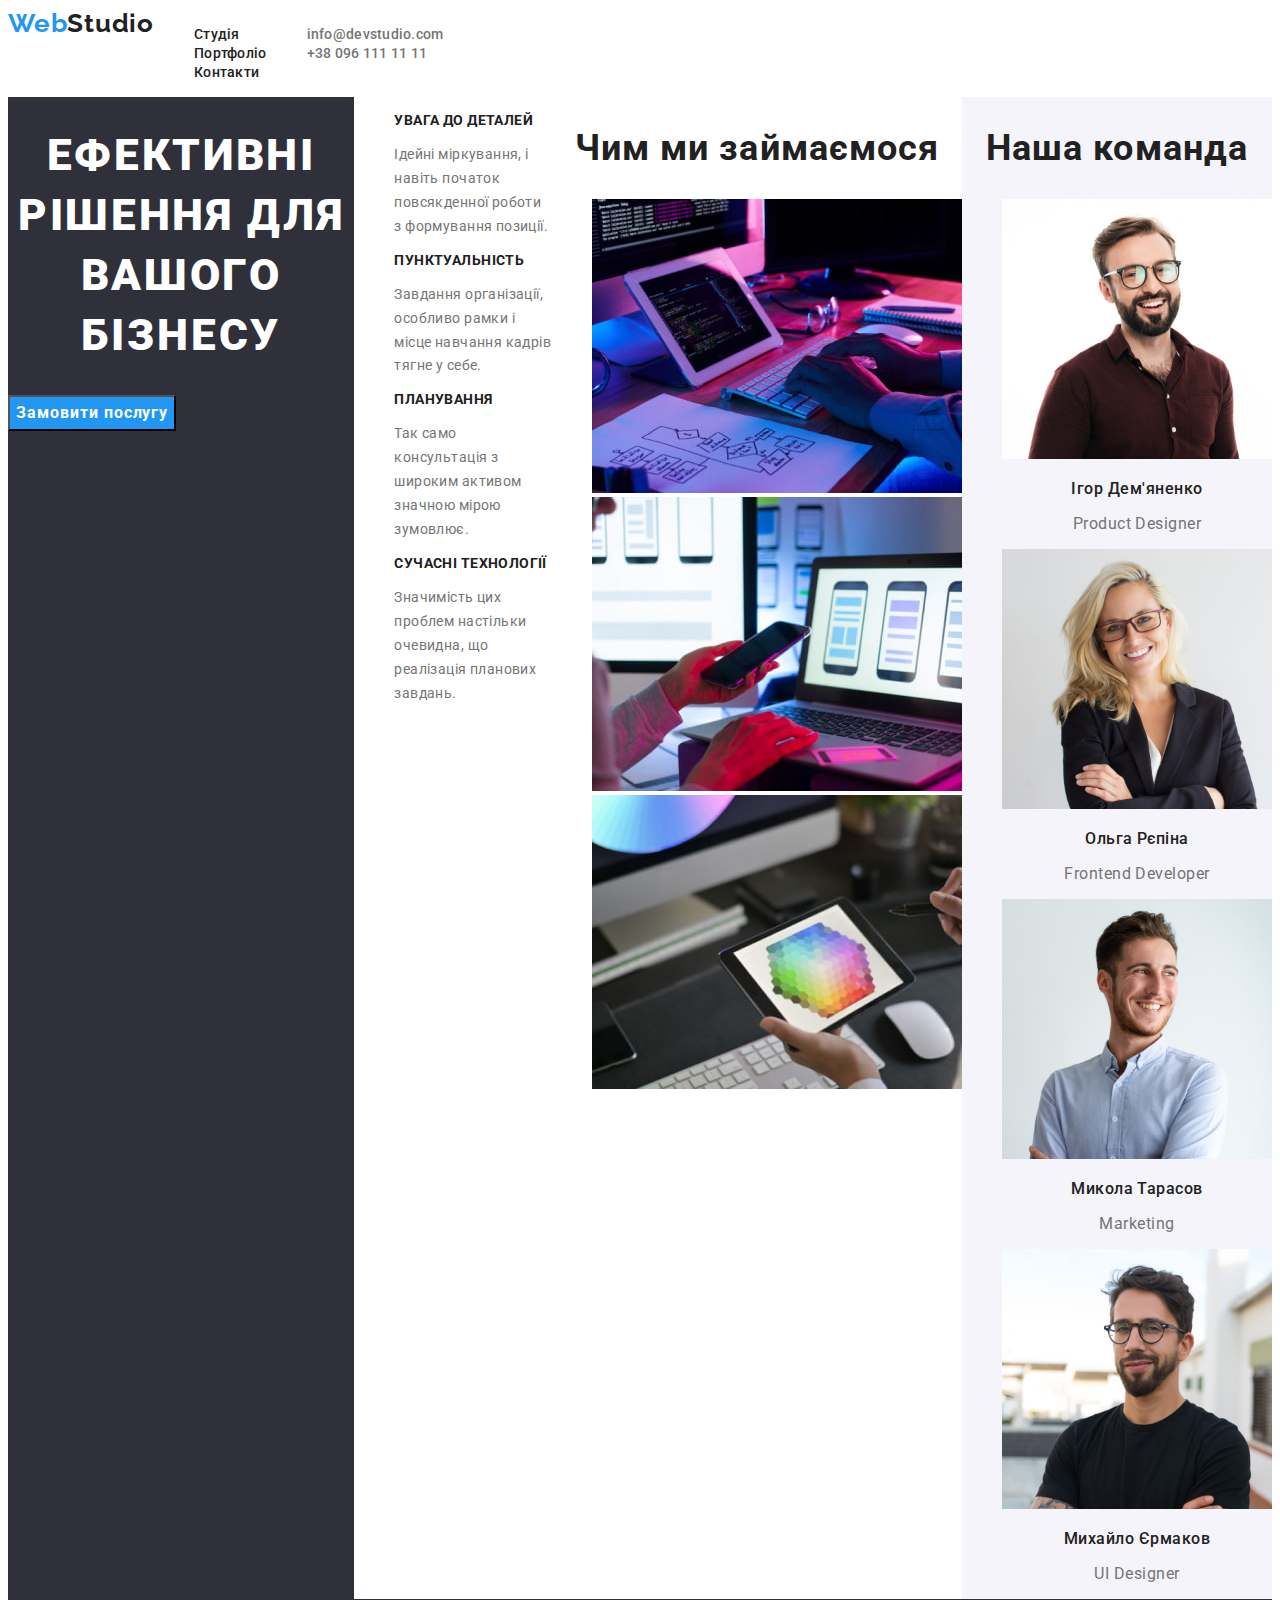
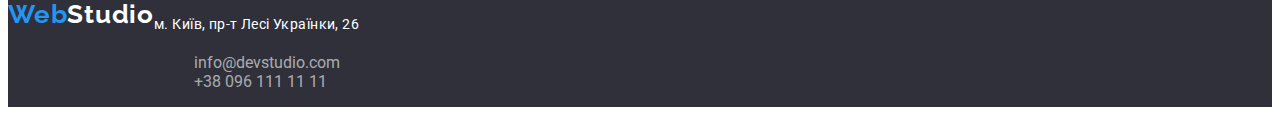
==== index.html @ 9db8fd7f "created repository" ====
<!DOCTYPE html>
<html lang="uk-UA">
  <head>
    <meta charset="UTF-8" />
    <meta http-equiv="X-UA-Compatible" content="IE=edge" />
    <meta name="viewport" content="width=device-width, initial-scale=1.0" />
    <link rel="preconnect" href="https://fonts.googleapis.com" />
    <link rel="preconnect" href="https://fonts.gstatic.com" crossorigin />
    <link
      href="https://fonts.googleapis.com/css2?family=Raleway:wght@700&family=Roboto:wght@400;500;700;900&display=swap"
      rel="stylesheet"
    />
    <link rel="stylesheet" href="./css/styles.css" />
    <title>WebStudio</title>
  </head>
  <body>
    <header class="container">
      <a href="./index.html" class="logo"
        ><span class="part-of-logo">Web</span>Studio</a
      >
      <nav>
        <ul>
          <li><a href="./index.html" class="iteractive-element">Студія</a></li>
          <li>
            <a href="./portfolio.html" class="iteractive-element">Портфоліо</a>
          </li>
          <li><a href="#" class="iteractive-element">Контакти</a></li>
        </ul>
      </nav>
      <ul class="contacts-header">
        <li>
          <a href="mailto:info@devstudio.com" class="contact"
            >info@devstudio.com</a
          >
        </li>
        <li>
          <a href="tel:+380961111111" class="contact">+38 096 111 11 11</a>
        </li>
      </ul>
    </header>
    <main class="container">
      <section class="order-section">
        <h1>Ефективні рішення для вашого бізнесу</h1>
        <button type="button">Замовити послугу</button>
      </section>
      <section class="benefits-section">
        <!-- переваги -->
        <ul>
          <li>
            <h3>Увага до деталей</h3>
            <p>
              Ідейні міркування, і навіть початок повсякденної роботи з
              формування позиції.
            </p>
          </li>
          <li>
            <h3>Пунктуальність</h3>
            <p>
              Завдання організації, особливо рамки і місце навчання кадрів тягне
              у себе.
            </p>
          </li>
          <li>
            <h3>Планування</h3>
            <p>
              Так само консультація з широким активом значною мірою зумовлює.
            </p>
          </li>
          <li>
            <h3>Сучасні технології</h3>
            <p>
              Значимість цих проблем настільки очевидна, що реалізація планових
              завдань.
            </p>
          </li>
        </ul>
      </section>
      <section class="we-do-section">
        <h2>Чим ми займаємося</h2>
        <ul>
          <li>
            <img
              src="./images/we-do1.jpg"
              alt="a person is writting a code"
              width="370"
              height="294"
            />
          </li>
          <li>
            <img
              src="./images/we-do2.jpg"
              alt="a person is developing an application for smartphones"
              width="370"
              height="294"
            />
          </li>
          <li>
            <img
              src="./images/we-do3.jpg"
              alt="a person is choosing colours for design"
              width="370"
              height="294"
            />
          </li>
        </ul>
      </section>
      <section class="our-team-section">
        <h2>Наша команда</h2>
        <ul>
          <li>
            <img
              src="./images/team-member1.jpg"
              alt="a man in glasses is smiling with his teeth"
              width="270"
              height="260"
            />
            <h3>Ігор Дем'яненко</h3>
            <p>Product Designer</p>
          </li>
          <li>
            <img
              src="./images/team-member2.jpg"
              alt="a blonde women in glasses is giving you a smile"
              width="270"
              height="260"
            />
            <h3>Ольга Рєпіна</h3>
            <p>Frontend Developer</p>
          </li>
          <li>
            <img
              src="./images/team-member3.jpg"
              alt="a man is looking to the side and smiling"
              width="270"
              height="260"
            />
            <h3>Микола Тарасов</h3>
            <p>Marketing</p>
          </li>
          <li>
            <img
              src="./images/team-member4.jpg"
              alt="a man is looking at you and smiling"
              width="270"
              height="260"
            />
            <h3>Михайло Єрмаков</h3>
            <p>UI Designer</p>
          </li>
        </ul>
      </section>
    </main>
    <footer class="footer container">
      <a href="./index.html" class="logo"
        ><span class="part-of-logo">Web</span>Studio</a
      >
      <address class="address">
        <p>м. Київ, пр-т Лесі Українки, 26</p>
        <ul class="contacts-footer">
          <li>
            <a href="mailto:info@devstudio.com" class="contact"
              >info@devstudio.com</a
            >
          </li>
          <li>
            <a href="tel:+380961111111" class="contact">+38 096 111 11 11</a>
          </li>
        </ul>
      </address>
    </footer>
  </body>
</html>
---- css/styles.css ----
:root {
  --brand-color: #2196f3;
  --brand-background-color: #2f303a;
  --text-color: #212121;
  --white-color: #ffffff;
  --gray-color: #757575;
  --background-color: #f5f4fa;
}

body {
  font-family: "Roboto", sans-serif;
  color: var(--text-color);
  background-color: var(--white-color);
}
li {
  list-style-type: none;
}
.logo {
  color: var(--text-color);
  font-family: "Raleway", sans-serif;
  text-decoration: none;
  font-weight: 700;
  font-size: 26px;
  line-height: 1.17;
  letter-spacing: 0.03em;
}
.logo .part-of-logo {
  color: var(--brand-color);
}
.iteractive-element {
  color: var(--text-color);
  text-decoration: none;
  font-weight: 500;
  font-size: 14px;
  line-height: 1.14;
  letter-spacing: 0.02em;
}
.contacts-header .contact {
  color: var(--gray-color);
  text-decoration: none;
  font-weight: 500;
  font-size: 14px;
  line-height: 1.14;
  letter-spacing: 0.02em;
}

.order-section {
  background-color: var(--brand-background-color);
}
.order-section h1 {
  color: var(--white-color);
  font-weight: 900;
  font-size: 44px;
  line-height: 1.36;
  text-align: center;
  letter-spacing: 0.06em;
  text-transform: uppercase;
}
.order-section button {
  background-color: var(--brand-color);
  font-weight: 700;
  font-size: 16px;
  line-height: 1.87;
  text-align: center;
  letter-spacing: 0.06em;
  color: var(--white-color);
}
button {
  cursor: pointer;
  font-family: inherit;
}
.benefits-section h3 {
  font-weight: 700;
  font-size: 14px;
  line-height: 1.14;
  letter-spacing: 0.03em;
  text-transform: uppercase;
}
.benefits-section p {
  color: var(--gray-color);
  font-size: 14px;
  line-height: 1.71;
  letter-spacing: 0.03em;
}
.we-do-section h2 {
  font-weight: 700;
  font-size: 36px;
  line-height: 1.17;
  text-align: center;
  letter-spacing: 0.03em;
}
.our-team-section {
  background-color: var(--background-color);
}
.our-team-section h2 {
  font-weight: 700;
  font-size: 36px;
  line-height: 1.17;
  text-align: center;
  letter-spacing: 0.03em;
}
.our-team-section h3 {
  font-weight: 500;
  font-size: 16px;
  line-height: 1.19;
  text-align: center;
  letter-spacing: 0.03em;
}
.our-team-section p {
  font-size: 16px;
  line-height: 1.19;
  text-align: center;
  letter-spacing: 0.03em;
  color: var(--gray-color);
}

.filters button {
  font-weight: 500;
  font-size: 16px;
  line-height: 1.6;
  text-align: center;
  letter-spacing: 0.03em;
}
.filters button:hover,
.filters button:focus {
  background-color: var(--brand-color);
  color: var(--white-color);
}
.projects h3 {
  font-weight: 700;
  font-size: 18px;
  line-height: 2;
  letter-spacing: 0.06em;
}
.projects p {
  font-size: 16px;
  line-height: 1.875;
  letter-spacing: 0.03em;
  color: var(--gray-color);
}

.contacts-footer .contact {
  color: rgba(255, 255, 255, 0.6);
  text-decoration: none;
}
.footer {
  background-color: var(--brand-background-color);
}
footer .logo {
  color: var(--white-color);
}
.footer p {
  font-size: 14px;
  line-height: 1.71;
  letter-spacing: 0.03em;
  color: var(--white-color);
}
.address {
  font-style: normal;
}
.iteractive-element:hover,
.contact:hover,
.iteractive-element:focus,
.contact:focus {
  color: var(--brand-color);
}
.container {
  display: flex;
}
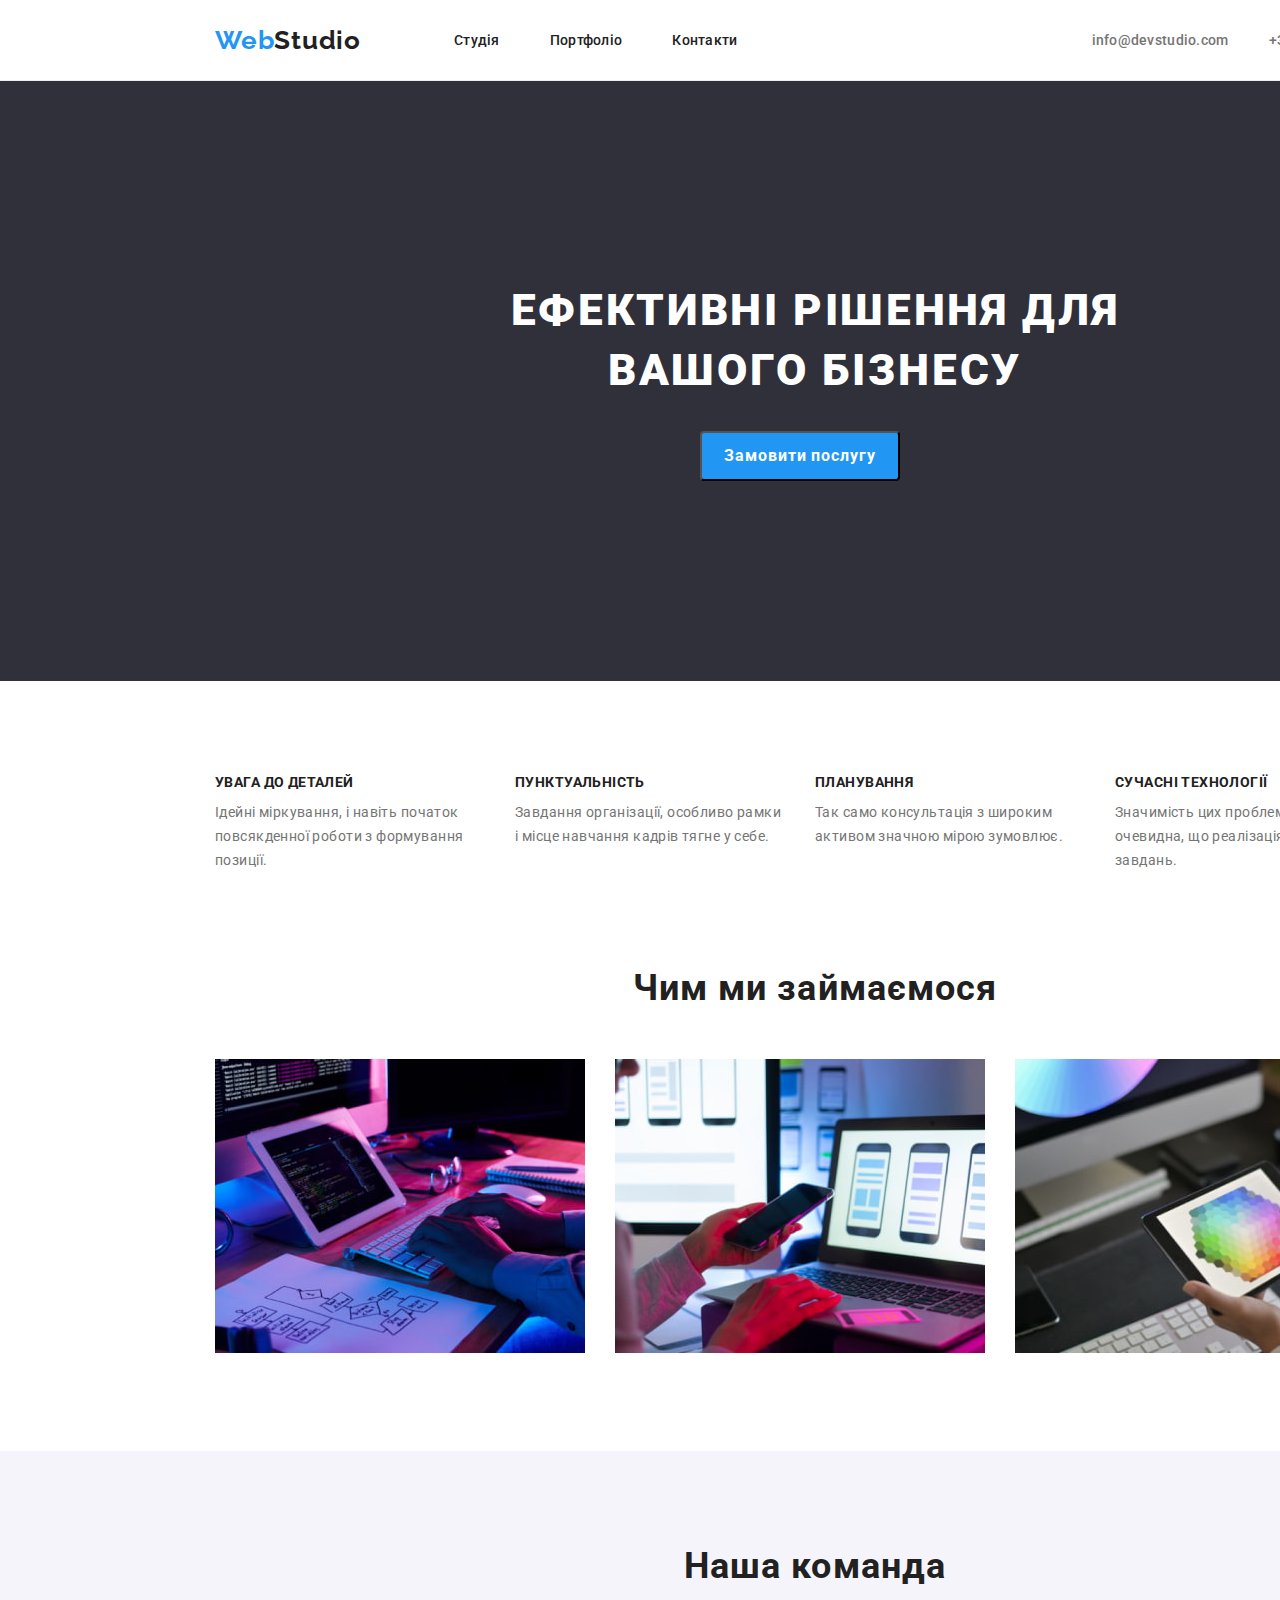
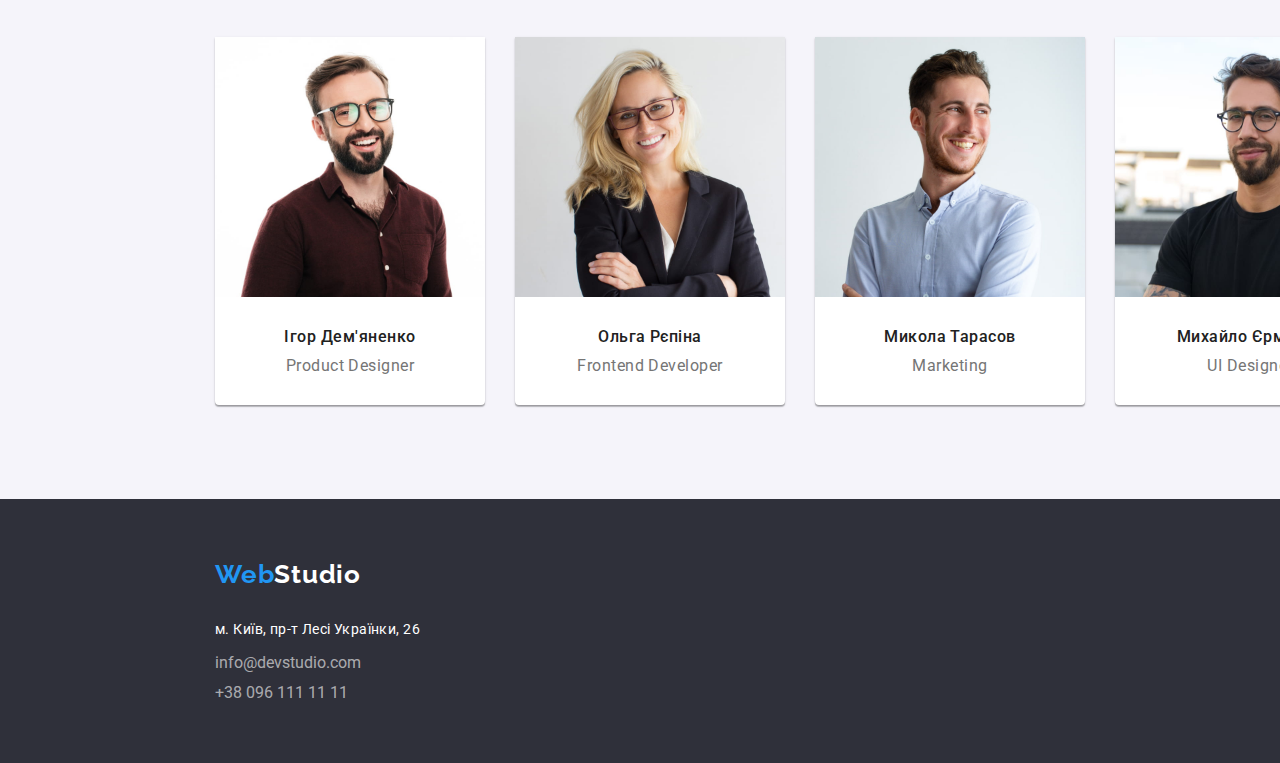
==== commit 4110c608: "finished geometry of studio page" ====
--- a/index.html
+++ b/index.html
@@ -4,6 +4,10 @@
     <meta charset="UTF-8" />
     <meta http-equiv="X-UA-Compatible" content="IE=edge" />
     <meta name="viewport" content="width=device-width, initial-scale=1.0" />
+    <link
+      rel="stylesheet"
+      href="https://cdnjs.cloudflare.com/ajax/libs/modern-normalize/1.0.0/modern-normalize.min.css"
+    />
     <link rel="preconnect" href="https://fonts.googleapis.com" />
     <link rel="preconnect" href="https://fonts.gstatic.com" crossorigin />
     <link
@@ -14,144 +18,161 @@
     <title>WebStudio</title>
   </head>
   <body>
-    <header class="container">
-      <a href="./index.html" class="logo"
-        ><span class="part-of-logo">Web</span>Studio</a
-      >
-      <nav>
-        <ul>
-          <li><a href="./index.html" class="iteractive-element">Студія</a></li>
-          <li>
-            <a href="./portfolio.html" class="iteractive-element">Портфоліо</a>
+    <header>
+      <div class="container header">
+        <a href="./index.html" class="logo"
+          ><span class="part-of-logo">Web</span>Studio</a
+        >
+        <nav class="navigation">
+          <ul class="h-box">
+            <li class="item">
+              <a href="./index.html" class="iteractive-element">Студія</a>
+            </li>
+            <li class="item">
+              <a href="./portfolio.html" class="iteractive-element"
+                >Портфоліо</a
+              >
+            </li>
+            <li class="item">
+              <a href="#" class="iteractive-element">Контакти</a>
+            </li>
+          </ul>
+        </nav>
+        <ul class="contacts-header h-box">
+          <li class="item">
+            <a href="mailto:info@devstudio.com" class="contact"
+              >info@devstudio.com</a
+            >
           </li>
-          <li><a href="#" class="iteractive-element">Контакти</a></li>
-        </ul>
-      </nav>
-      <ul class="contacts-header">
-        <li>
-          <a href="mailto:info@devstudio.com" class="contact"
-            >info@devstudio.com</a
-          >
-        </li>
-        <li>
-          <a href="tel:+380961111111" class="contact">+38 096 111 11 11</a>
-        </li>
-      </ul>
-    </header>
-    <main class="container">
-      <section class="order-section">
-        <h1>Ефективні рішення для вашого бізнесу</h1>
-        <button type="button">Замовити послугу</button>
-      </section>
-      <section class="benefits-section">
-        <!-- переваги -->
-        <ul>
-          <li>
-            <h3>Увага до деталей</h3>
-            <p>
-              Ідейні міркування, і навіть початок повсякденної роботи з
-              формування позиції.
-            </p>
-          </li>
-          <li>
-            <h3>Пунктуальність</h3>
-            <p>
-              Завдання організації, особливо рамки і місце навчання кадрів тягне
-              у себе.
-            </p>
-          </li>
-          <li>
-            <h3>Планування</h3>
-            <p>
-              Так само консультація з широким активом значною мірою зумовлює.
-            </p>
-          </li>
-          <li>
-            <h3>Сучасні технології</h3>
-            <p>
-              Значимість цих проблем настільки очевидна, що реалізація планових
-              завдань.
-            </p>
+          <li class="item">
+            <a href="tel:+380961111111" class="contact">+38 096 111 11 11</a>
           </li>
         </ul>
+      </div>
+    </header>
+    <main>
+      <section class="order-section">
+        <div class="container">
+          <h1>Ефективні рішення для вашого бізнесу</h1>
+          <button class="order-button" type="button">Замовити послугу</button>
+        </div>
       </section>
-      <section class="we-do-section">
-        <h2>Чим ми займаємося</h2>
-        <ul>
-          <li>
-            <img
-              src="./images/we-do1.jpg"
-              alt="a person is writting a code"
-              width="370"
-              height="294"
-            />
-          </li>
-          <li>
-            <img
-              src="./images/we-do2.jpg"
-              alt="a person is developing an application for smartphones"
-              width="370"
-              height="294"
-            />
-          </li>
-          <li>
-            <img
-              src="./images/we-do3.jpg"
-              alt="a person is choosing colours for design"
-              width="370"
-              height="294"
-            />
-          </li>
-        </ul>
+      <section class="benefits-section section">
+        <!-- переваги -->
+        <div class="container">
+          <ul class="benefits-box">
+            <li class="item">
+              <h3>Увага до деталей</h3>
+              <p>
+                Ідейні міркування, і навіть початок повсякденної роботи з
+                формування позиції.
+              </p>
+            </li>
+            <li class="item">
+              <h3>Пунктуальність</h3>
+              <p>
+                Завдання організації, особливо рамки і місце навчання кадрів
+                тягне у себе.
+              </p>
+            </li>
+            <li class="item">
+              <h3>Планування</h3>
+              <p>
+                Так само консультація з широким активом значною мірою зумовлює.
+              </p>
+            </li>
+            <li class="item">
+              <h3>Сучасні технології</h3>
+              <p>
+                Значимість цих проблем настільки очевидна, що реалізація
+                планових завдань.
+              </p>
+            </li>
+          </ul>
+        </div>
       </section>
-      <section class="our-team-section">
-        <h2>Наша команда</h2>
-        <ul>
-          <li>
-            <img
-              src="./images/team-member1.jpg"
-              alt="a man in glasses is smiling with his teeth"
-              width="270"
-              height="260"
-            />
-            <h3>Ігор Дем'яненко</h3>
-            <p>Product Designer</p>
-          </li>
-          <li>
-            <img
-              src="./images/team-member2.jpg"
-              alt="a blonde women in glasses is giving you a smile"
-              width="270"
-              height="260"
-            />
-            <h3>Ольга Рєпіна</h3>
-            <p>Frontend Developer</p>
-          </li>
-          <li>
-            <img
-              src="./images/team-member3.jpg"
-              alt="a man is looking to the side and smiling"
-              width="270"
-              height="260"
-            />
-            <h3>Микола Тарасов</h3>
-            <p>Marketing</p>
-          </li>
-          <li>
-            <img
-              src="./images/team-member4.jpg"
-              alt="a man is looking at you and smiling"
-              width="270"
-              height="260"
-            />
-            <h3>Михайло Єрмаков</h3>
-            <p>UI Designer</p>
-          </li>
-        </ul>
+      <section class="we-do-section section">
+        <div class="container">
+          <h2>Чим ми займаємося</h2>
+          <ul>
+            <li class="item">
+              <img
+                src="./images/we-do1.jpg"
+                alt="a person is writting a code"
+                width="370"
+                height="294"
+              />
+            </li>
+            <li class="item">
+              <img
+                src="./images/we-do2.jpg"
+                alt="a person is developing an application for smartphones"
+                width="370"
+                height="294"
+              />
+            </li>
+            <li class="item">
+              <img
+                src="./images/we-do3.jpg"
+                alt="a person is choosing colours for design"
+                width="370"
+                height="294"
+              />
+            </li>
+          </ul>
+        </div>
+      </section>
+      <section class="our-team-section section">
+        <div class="container">
+          <h2>Наша команда</h2>
+          <ul>
+            <li>
+              <img
+                src="./images/team-member1.jpg"
+                alt="a man in glasses is smiling with his teeth"
+                width="270"
+                height="260"
+              />
+              <h3>Ігор Дем'яненко</h3>
+              <p>Product Designer</p>
+            </li>
+            <li>
+              <img
+                src="./images/team-member2.jpg"
+                alt="a blonde women in glasses is giving you a smile"
+                width="270"
+                height="260"
+              />
+              <h3>Ольга Рєпіна</h3>
+              <p>Frontend Developer</p>
+            </li>
+            <li>
+              <img
+                src="./images/team-member3.jpg"
+                alt="a man is looking to the side and smiling"
+                width="270"
+                height="260"
+              />
+              <h3>Микола Тарасов</h3>
+              <p>Marketing</p>
+            </li>
+            <li>
+              <img
+                src="./images/team-member4.jpg"
+                alt="a man is looking at you and smiling"
+                width="270"
+                height="260"
+              />
+              <h3>Михайло Єрмаков</h3>
+              <p>UI Designer</p>
+            </li>
+          </ul>
+        </div>
       </section>
     </main>
-    <footer class="footer container">
-      <a href="./index.html" class="logo"
+    <footer class="footer">
+      <div class="container">
+       <a href="./index.html" class="logo"
         ><span class="part-of-logo">Web</span>Studio</a
       >
       <address class="address">
@@ -166,7 +187,8 @@
             <a href="tel:+380961111111" class="contact">+38 096 111 11 11</a>
           </li>
         </ul>
-      </address>
+      </address> 
+      </div>
     </footer>
   </body>
 </html>
--- a/css/styles.css
+++ b/css/styles.css
@@ -113,7 +113,14 @@
   letter-spacing: 0.03em;
   color: var(--gray-color);
 }
-
+.our-team-section li {
+  background-color: var(--white-color);
+  box-shadow: 0px 1px 3px rgba(0, 0, 0, 0.12), 0px 1px 1px rgba(0, 0, 0, 0.14),
+    0px 2px 1px rgba(0, 0, 0, 0.2);
+  border-radius: 0px 0px 4px 4px;
+  width: 270px;
+  height: 368px;
+}
 .filters button {
   font-weight: 500;
   font-size: 16px;
@@ -164,6 +171,142 @@
 .contact:focus {
   color: var(--brand-color);
 }
+
+/* geometry styles */
+body {
+  width: 1600px;
+}
 .container {
-  display: flex;
-}+  width: 1200px;
+  margin: 0;
+  padding: 0;
+}
+/* header */
+.header {
+  display: flex;
+  align-items: center;
+}
+.h-box {
+  display: flex;
+  margin: 0;
+  padding: 0;
+}
+header .item:not(:last-child) {
+  flex-grow: 45px;
+  margin-right: 50px;
+}
+.contacts-header > .item:not(:last-child) {
+  margin-right: 40px;
+}
+header {
+  border-bottom: 1px solid #ececec;
+  padding: 25px 215px;
+}
+.logo {
+  margin-right: 93px;
+}
+.navigation {
+  margin-right: 354px;
+}
+/* main */
+.section {
+  padding: 94px 215px;
+}
+.benefits-box {
+  display: flex;
+  margin: 0;
+  padding: 0;
+}
+/* studio sections */
+/* 1-st section */
+.order-section {
+  padding: 200px 215px;
+}
+.order-button {
+  border-radius: 4px;
+  width: 200px;
+  height: 50px;
+  margin-left: 485px;
+  margin-right: 485px;
+}
+.order-section h1 {
+  width: 695px;
+  margin: 0 auto 30px auto;
+}
+/* 2-nd section */
+
+.benefits-section .item:not(:last-child) {
+  margin-right: 30px;
+}
+.benefits-section h3 {
+  margin: 0 0 10px;
+}
+.benefits-section p {
+  margin: 0;
+  width: 270px;
+}
+/* 3-rd section */
+.we-do-section {
+  padding-top: 0;
+}
+.we-do-section h2 {
+  margin: 0 0 50px;
+}
+.we-do-section .container {
+  flex-direction: column;
+}
+.we-do-section ul {
+  display: flex;
+  padding: 0;
+  margin: 0;
+}
+.we-do-section .item:not(:last-child) {
+  margin-right: 30px;
+}
+/* 4-th section */
+.our-team-section .container {
+  flex-direction: column;
+}
+.our-team-section h2 {
+  margin: 0 0 50px;
+}
+.our-team-section ul {
+  display: flex;
+  margin: 0;
+  padding: 0;
+}
+.our-team-section img {
+  display: block;
+}
+.our-team-section li:not(:last-child) {
+  margin-right: 30px;
+}
+.our-team-section h3 {
+  margin: 30px 0 0;
+}
+.our-team-section p {
+  margin: 10px 0 0;
+}
+/* footer */
+footer {
+  padding: 60px 215px;
+}
+footer .logo {
+  margin: 0;
+}
+footer p {
+  margin: 28px 0 12px;
+}
+footer ul {
+  padding: 0;
+  margin: 0;
+}
+footer li:not(:last-child) {
+margin-bottom: 12px;
+}
+/* body {
+  display: flex;
+  flex-direction: column;
+  width: 1600px;
+  margin: 0 auto;
+} */
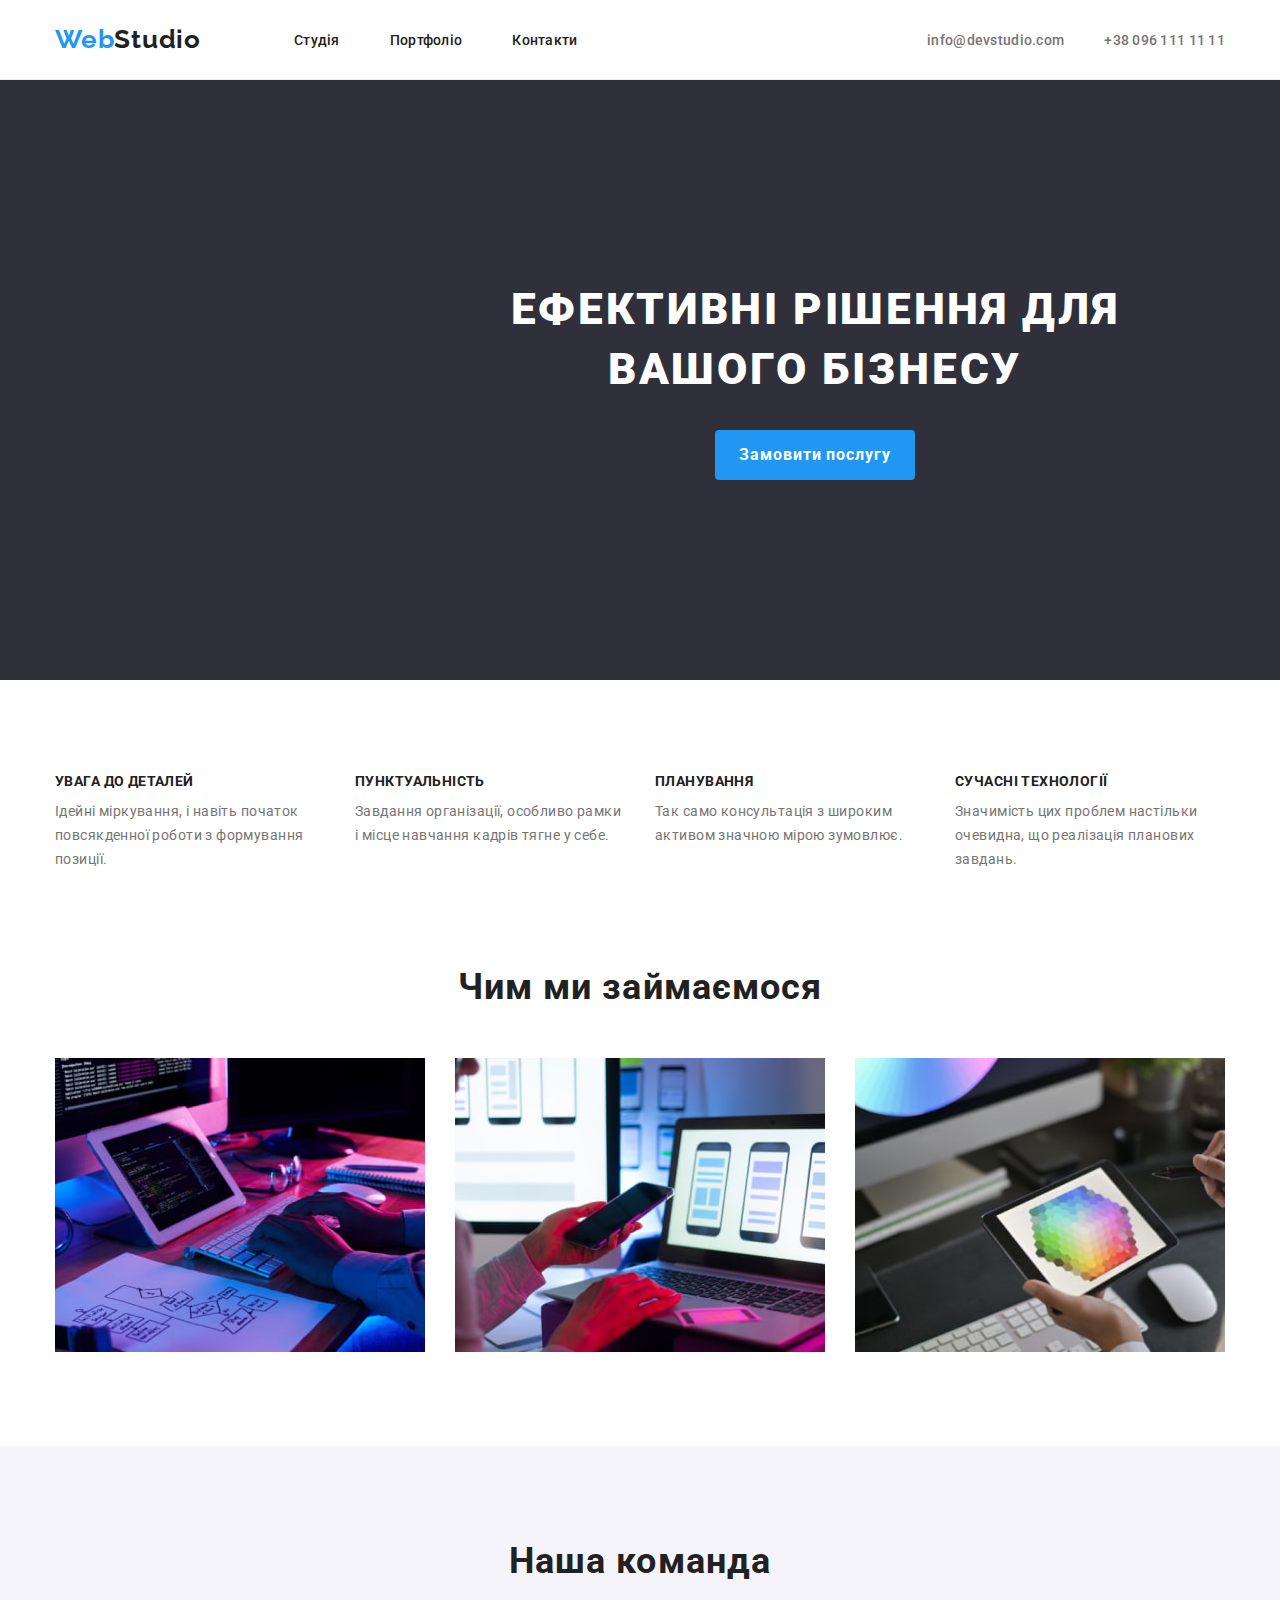
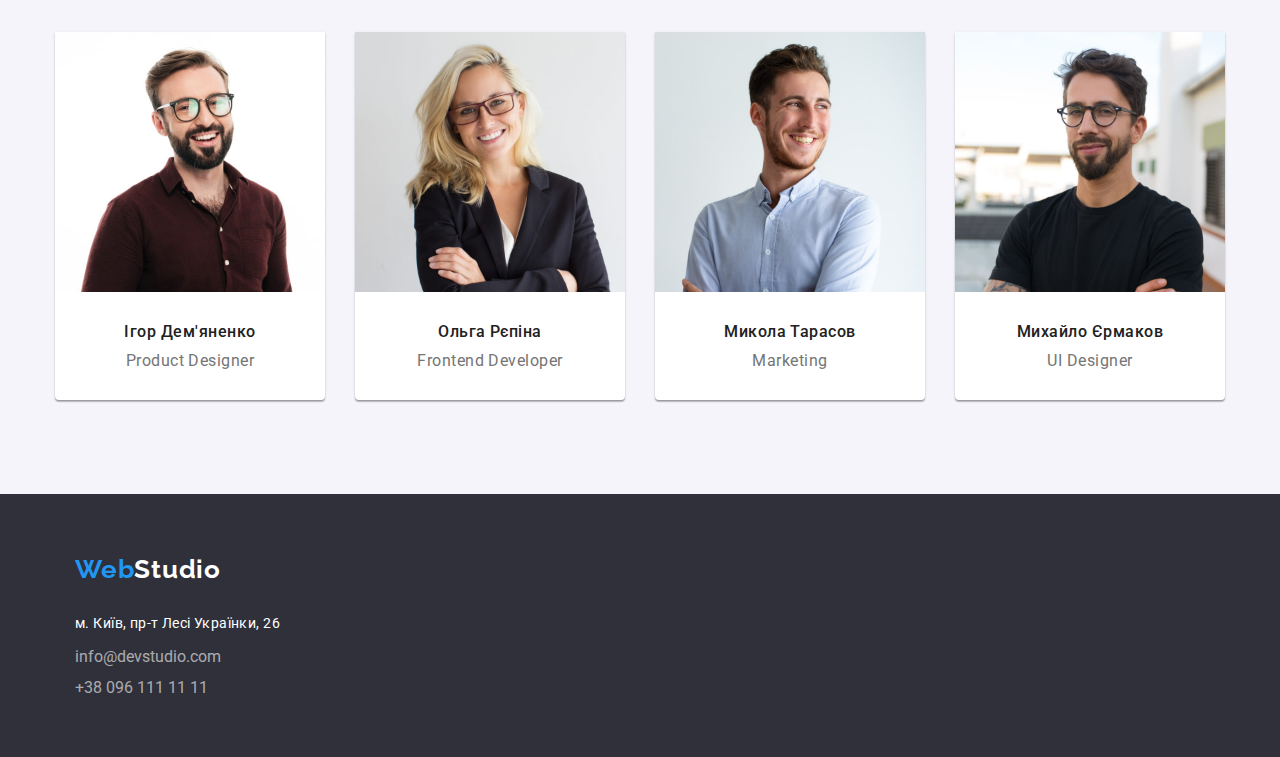
==== commit 19c44045: "." ====
--- a/index.html
+++ b/index.html
@@ -172,22 +172,22 @@
     </main>
     <footer class="footer">
       <div class="container">
-       <a href="./index.html" class="logo"
-        ><span class="part-of-logo">Web</span>Studio</a
-      >
-      <address class="address">
-        <p>м. Київ, пр-т Лесі Українки, 26</p>
-        <ul class="contacts-footer">
-          <li>
-            <a href="mailto:info@devstudio.com" class="contact"
-              >info@devstudio.com</a
-            >
-          </li>
-          <li>
-            <a href="tel:+380961111111" class="contact">+38 096 111 11 11</a>
-          </li>
-        </ul>
-      </address> 
+        <a href="./index.html" class="logo"
+          ><span class="part-of-logo">Web</span>Studio</a
+        >
+        <address class="address">
+          <p>м. Київ, пр-т Лесі Українки, 26</p>
+          <ul class="contacts-footer">
+            <li>
+              <a href="mailto:info@devstudio.com" class="contact"
+                >info@devstudio.com</a
+              >
+            </li>
+            <li>
+              <a href="tel:+380961111111" class="contact">+38 096 111 11 11</a>
+            </li>
+          </ul>
+        </address>
       </div>
     </footer>
   </body>
--- a/css/styles.css
+++ b/css/styles.css
@@ -64,6 +64,7 @@
   text-align: center;
   letter-spacing: 0.06em;
   color: var(--white-color);
+  border: 0;
 }
 button {
   cursor: pointer;
@@ -127,6 +128,11 @@
   line-height: 1.6;
   text-align: center;
   letter-spacing: 0.03em;
+  border: 0;
+  background-color: var(--background-color);
+  border-radius: 4px;
+  height: 38px;
+  padding: 6px 22px;
 }
 .filters button:hover,
 .filters button:focus {
@@ -173,13 +179,15 @@
 }
 
 /* geometry styles */
-body {
-  width: 1600px;
+img {
+  display: block;
+  width: 100%;
+  height: auto;
 }
 .container {
   width: 1200px;
-  margin: 0;
-  padding: 0;
+  margin: 0 auto;
+  padding: 0 15px;
 }
 /* header */
 .header {
@@ -200,41 +208,37 @@
 }
 header {
   border-bottom: 1px solid #ececec;
-  padding: 25px 215px;
-}
-.logo {
+}
+header .logo {
   margin-right: 93px;
-}
-.navigation {
-  margin-right: 354px;
+  padding: 24px 0 25px;
+}
+.iteractive-element {
+  padding: 32px 0;
+}
+.contacts-header {
+  margin-left: auto;
 }
 /* main */
 .section {
-  padding: 94px 215px;
-}
-.benefits-box {
-  display: flex;
-  margin: 0;
-  padding: 0;
+  padding: 94px 0;
 }
 /* studio sections */
 /* 1-st section */
 .order-section {
   padding: 200px 215px;
+  text-align: center;
 }
 .order-button {
   border-radius: 4px;
   width: 200px;
   height: 50px;
-  margin-left: 485px;
-  margin-right: 485px;
 }
 .order-section h1 {
   width: 695px;
   margin: 0 auto 30px auto;
 }
 /* 2-nd section */
-
 .benefits-section .item:not(:last-child) {
   margin-right: 30px;
 }
@@ -244,6 +248,11 @@
 .benefits-section p {
   margin: 0;
   width: 270px;
+}
+.benefits-box {
+  display: flex;
+  margin: 0;
+  padding: 0;
 }
 /* 3-rd section */
 .we-do-section {
@@ -275,8 +284,8 @@
   margin: 0;
   padding: 0;
 }
-.our-team-section img {
-  display: block;
+.our-team-section li {
+  padding-bottom: 30px;
 }
 .our-team-section li:not(:last-child) {
   margin-right: 30px;
@@ -287,26 +296,56 @@
 .our-team-section p {
   margin: 10px 0 0;
 }
+/* portfolio section */
+/* filters */
+.filters ul {
+  display: flex;
+  flex-direction: row;
+  justify-content: center;
+  padding: 0;
+  margin: 0;
+}
+.filters li:not(:last-child) {
+  margin-right: 8px;
+}
+.card-set {
+  display: flex;
+  flex-wrap: wrap;
+  gap: 30px;
+  padding: 0;
+  margin: 50px 0 0;
+}
+.card-set .item {
+  width: 370px;
+
+  /* flex-basis: calc((100% - 60px)/3);  */
+}
+.card-set h3 {
+  margin: 0 0 4px;
+}
+.card-set p {
+  margin: 0;
+}
+.card-text {
+  border-right: 1px solid#EEEEEE;
+  border-bottom: 1px solid#EEEEEE;
+  border-left: 1px solid#EEEEEE;
+  padding: 20px 24px;
+}
 /* footer */
 footer {
-  padding: 60px 215px;
-}
-footer .logo {
-  margin: 0;
+  padding: 60px;
+}
+footer address {
+  margin-top: 28px;
 }
 footer p {
-  margin: 28px 0 12px;
+  margin: 0 0 12px;
 }
 footer ul {
   padding: 0;
   margin: 0;
 }
 footer li:not(:last-child) {
-margin-bottom: 12px;
-}
-/* body {
-  display: flex;
-  flex-direction: column;
-  width: 1600px;
-  margin: 0 auto;
-} */
+  margin-bottom: 12px;
+}
